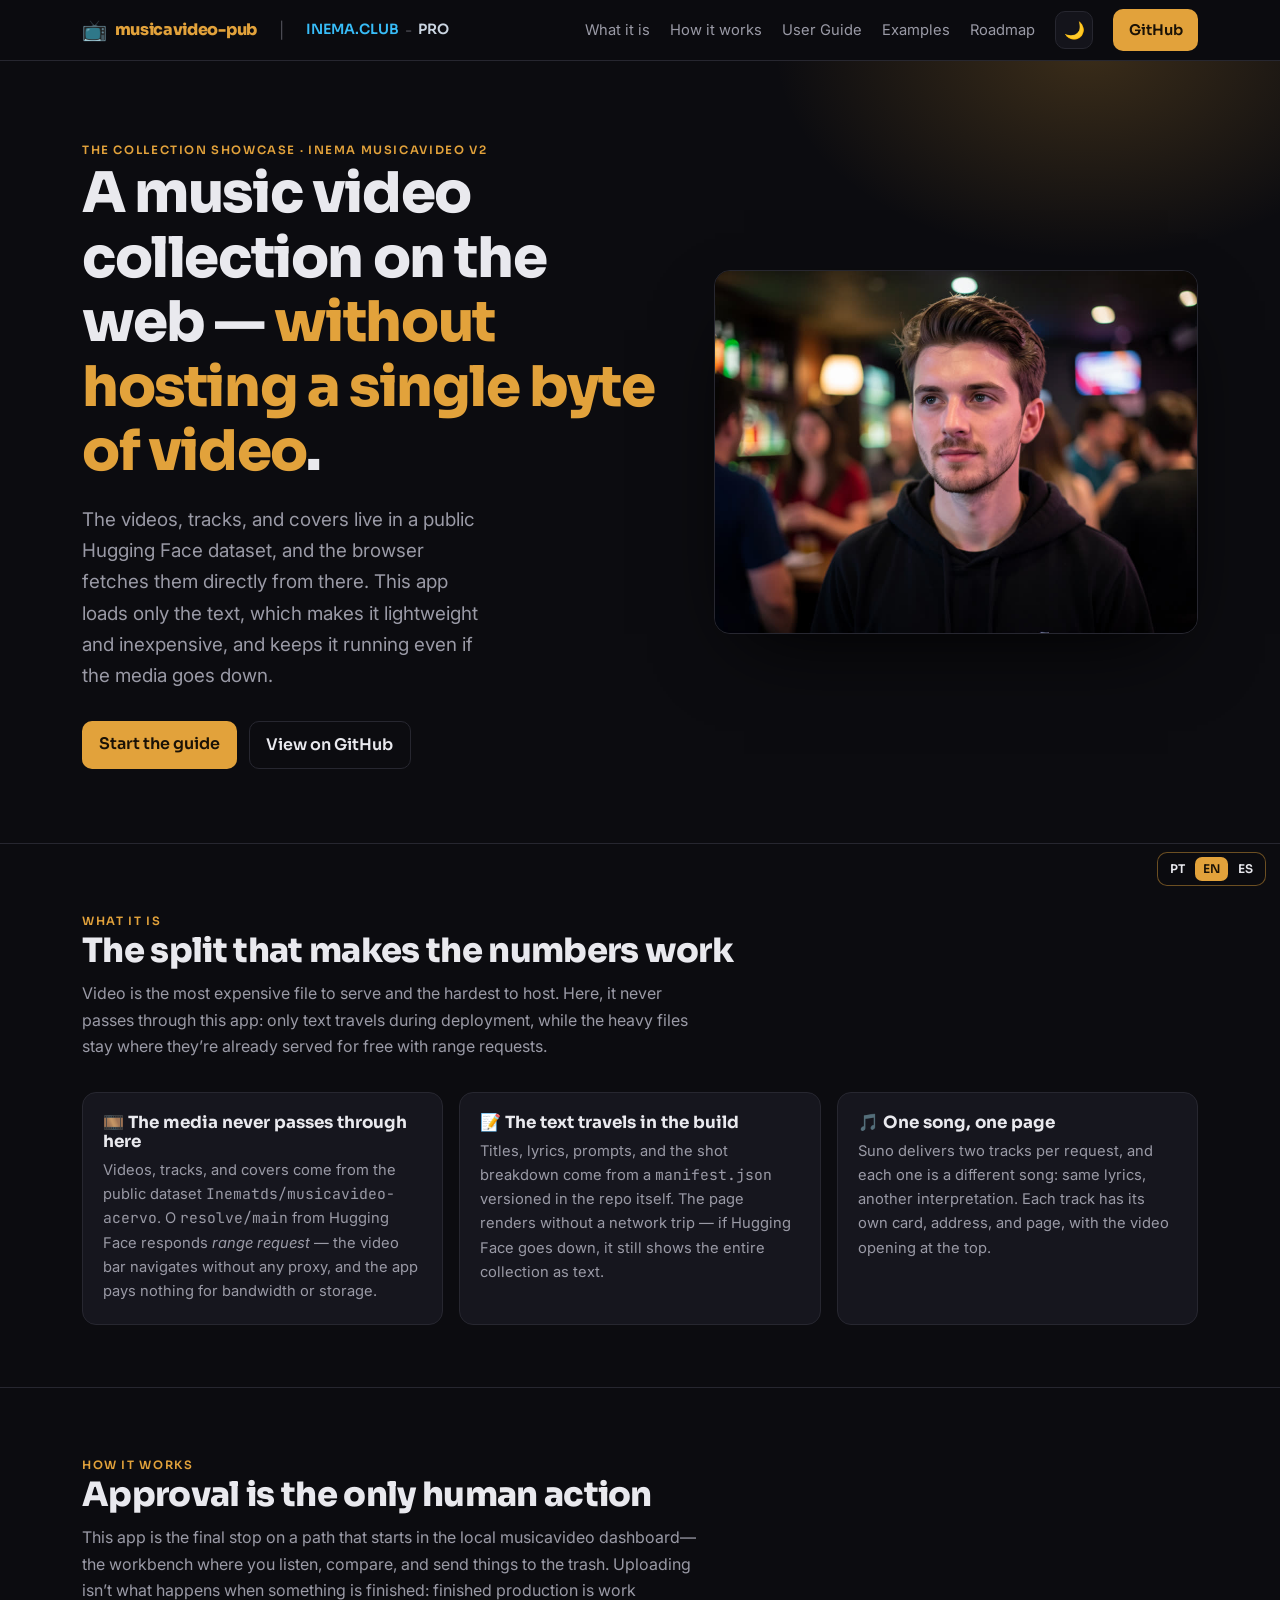
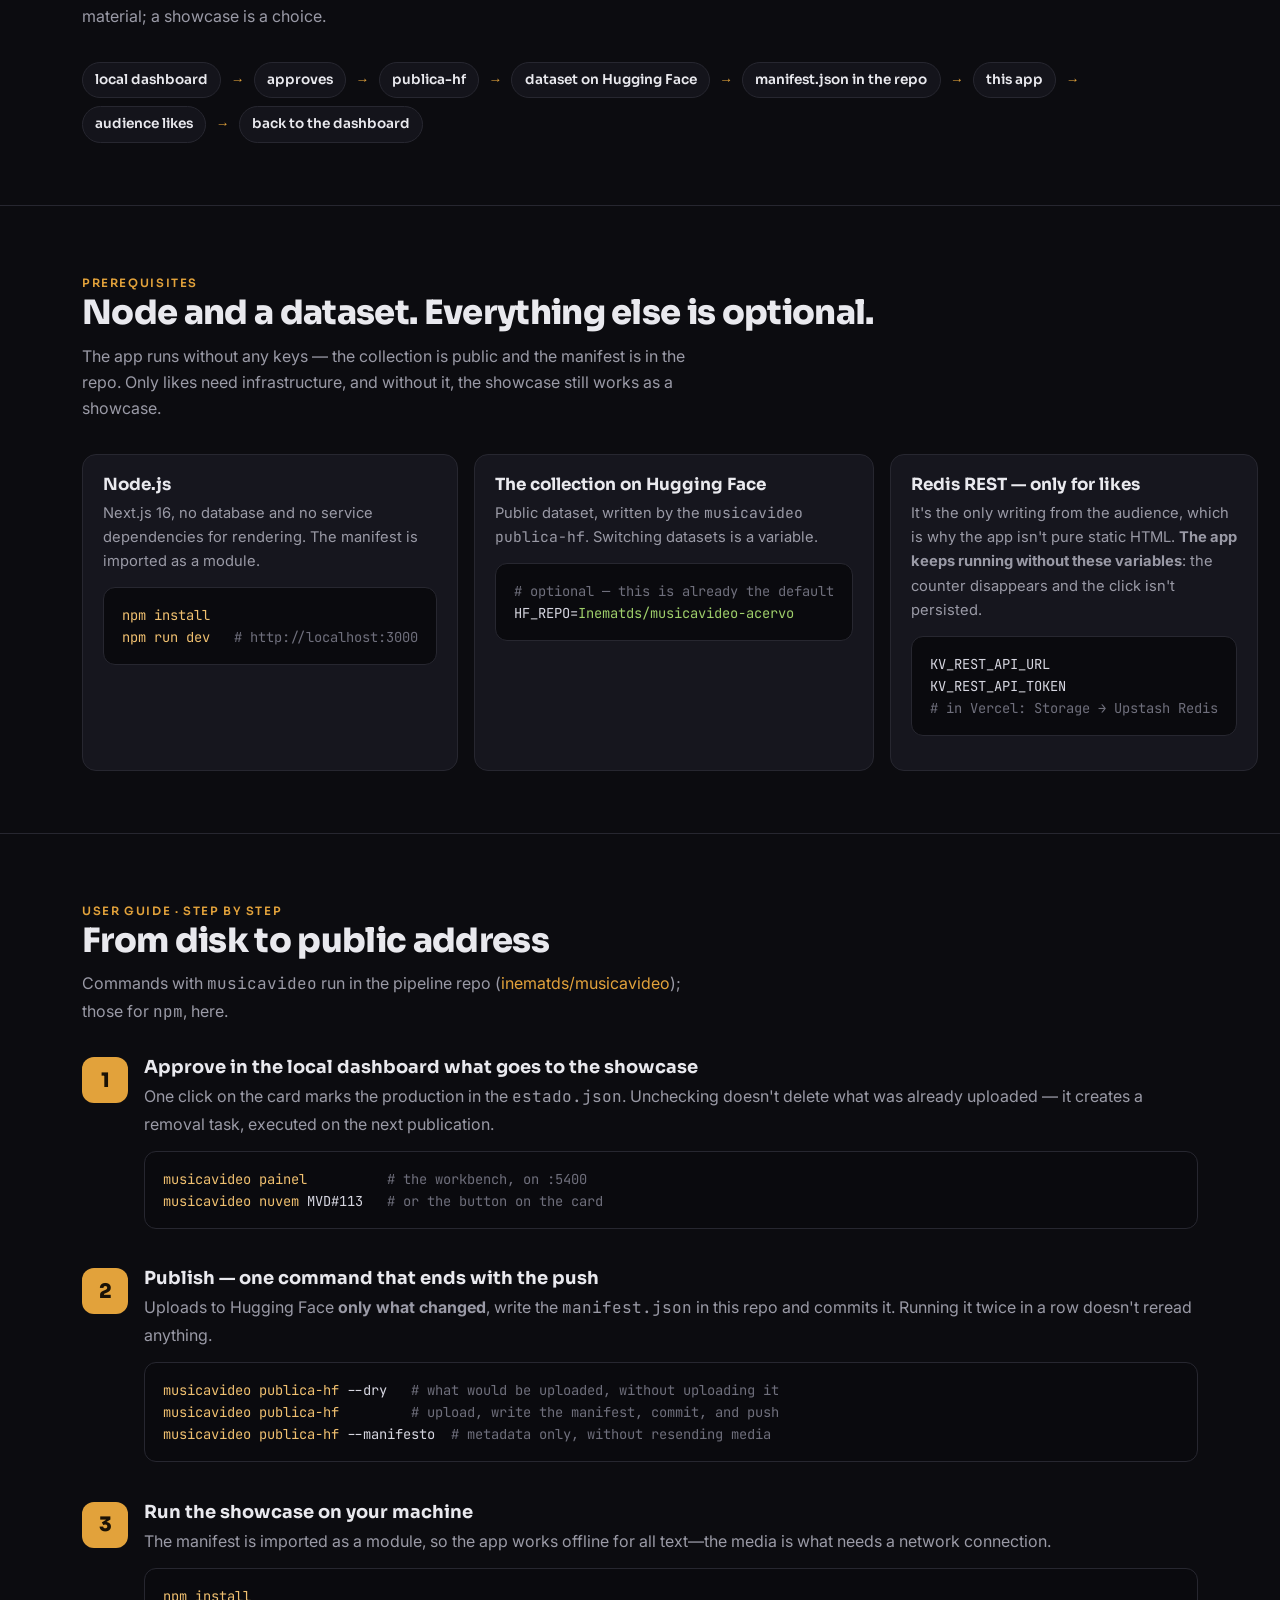
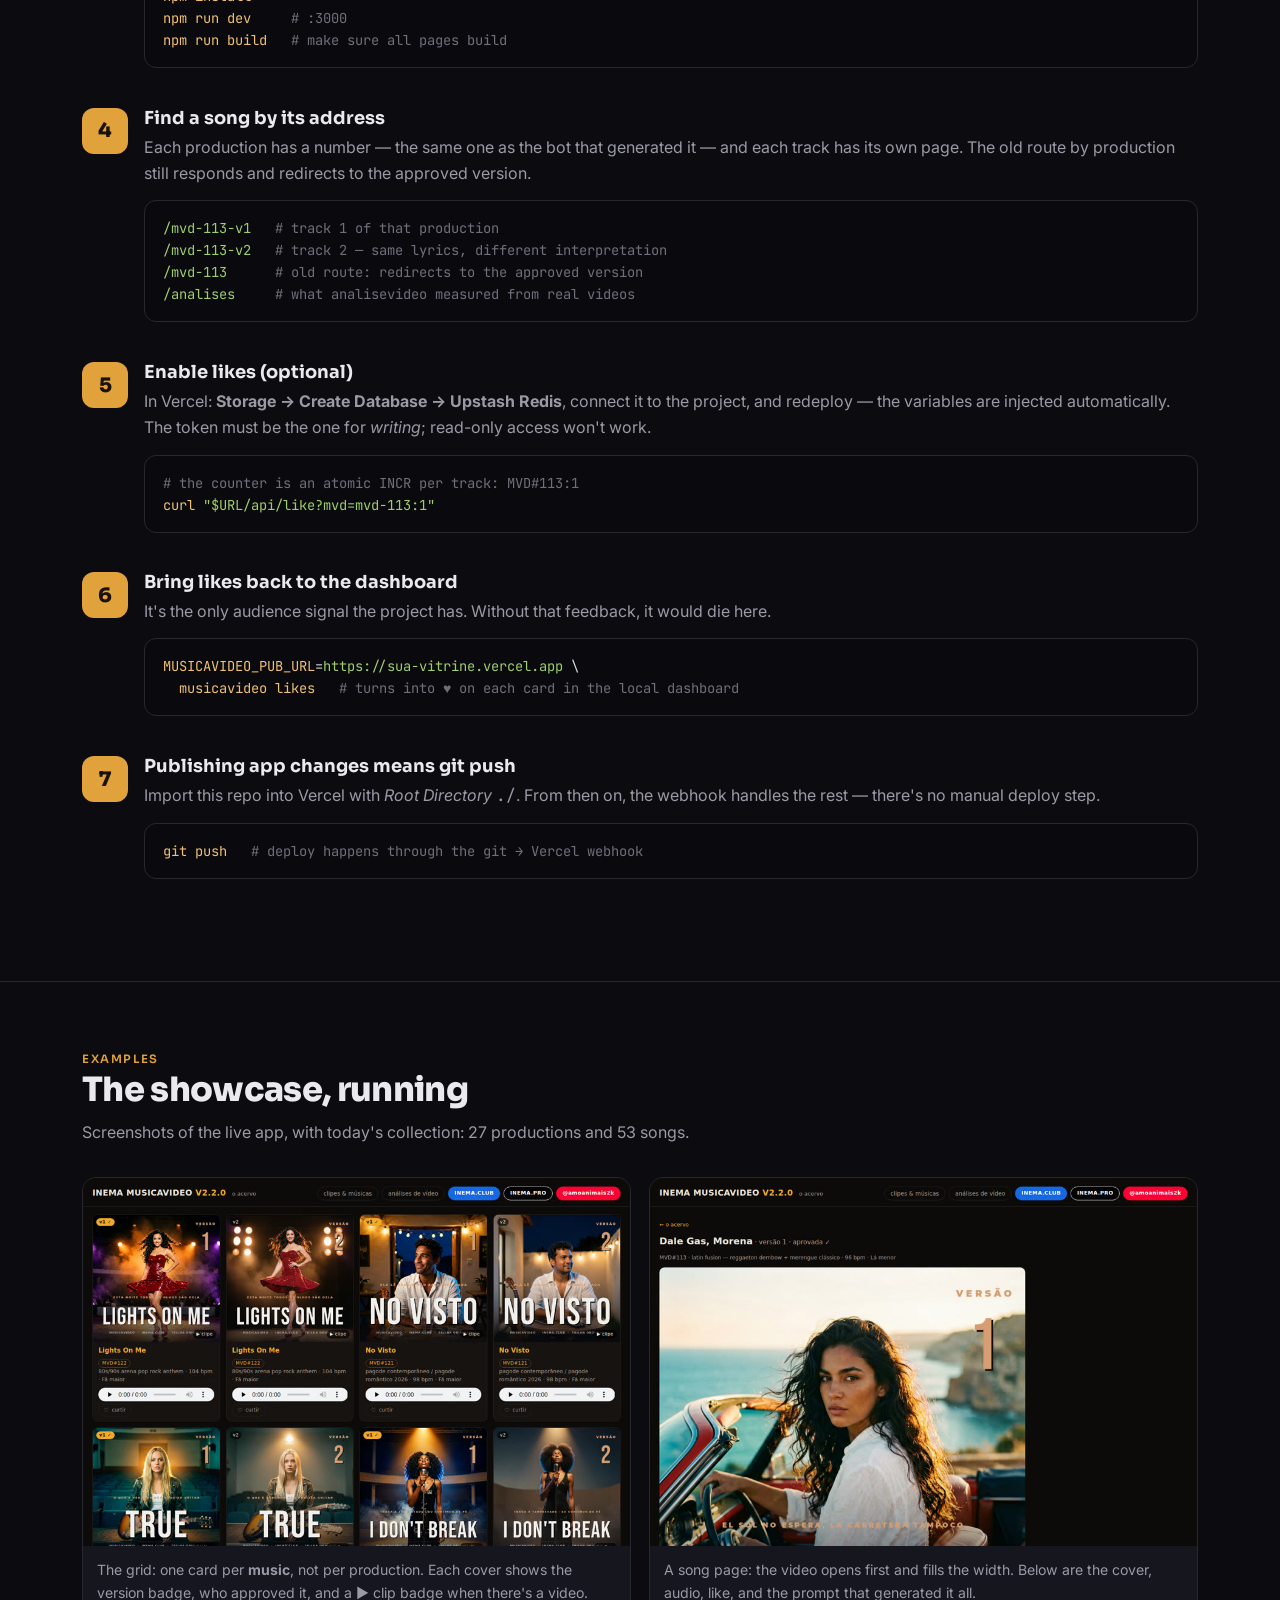
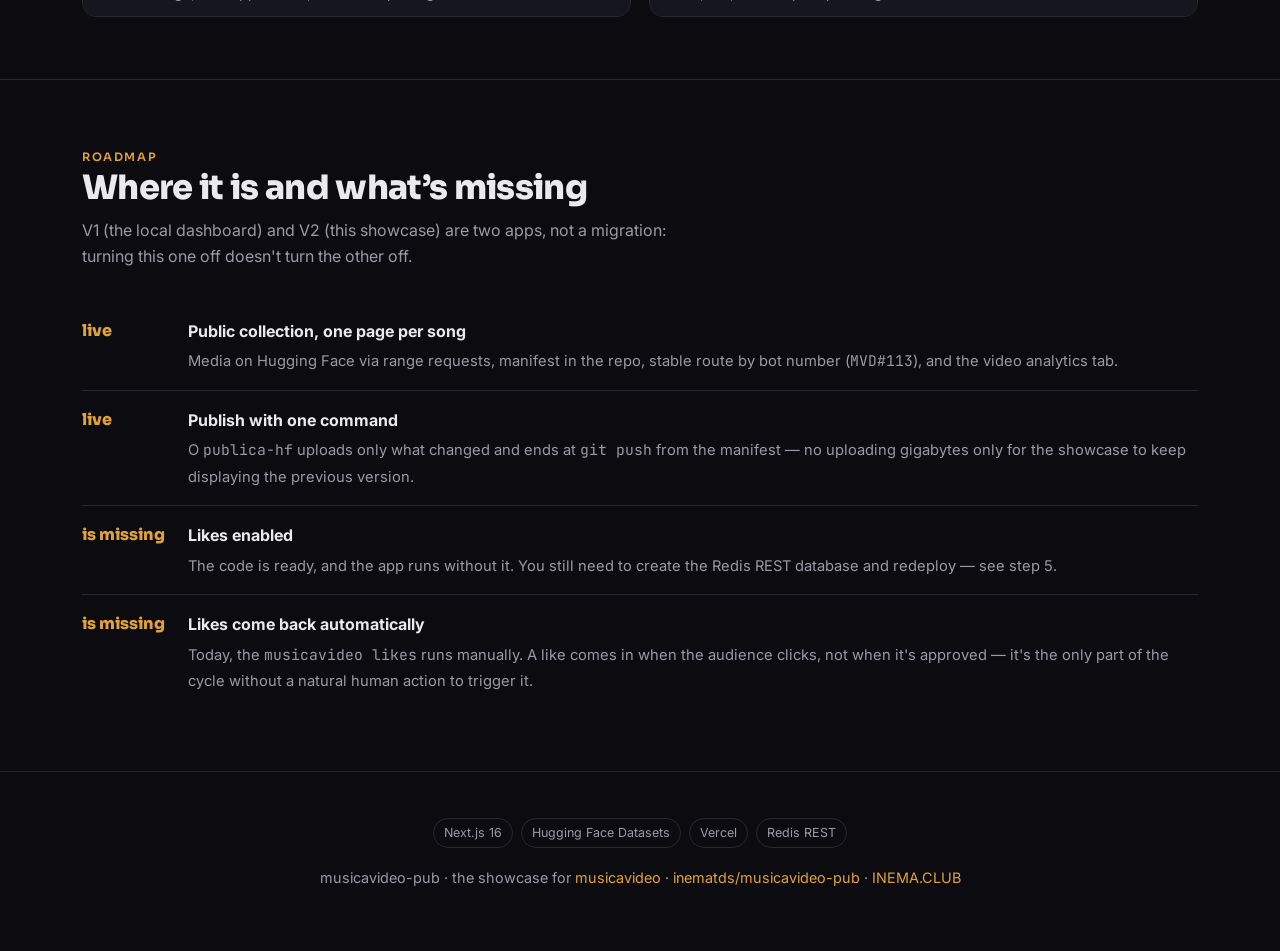
==== guia/en/index.html @ 7c78d12a "feat: arckhe-musicavideo-pub - Arckhé AI" ====
<!DOCTYPE html>

<html lang="en">
<head>
<meta charset="utf-8"/>
<meta content="width=device-width, initial-scale=1" name="viewport"/>
<title>musicavideo-pub — the showcase for the collection</title>
<meta content="A Next.js app that publishes a music video collection without hosting media: files come from a public Hugging Face dataset via range requests, and only text is transferred during the build." name="description"/>
<link href="https://fonts.googleapis.com" rel="preconnect"/>
<link crossorigin="" href="https://fonts.gstatic.com" rel="preconnect"/>
<link href="https://fonts.googleapis.com/css2?family=Sora:wght@400;600;800&amp;family=Inter:wght@400;500;600&amp;family=JetBrains+Mono:wght@400;600&amp;display=swap" rel="stylesheet"/>
<style>
  :root{
    --bg:#0c0c10; --bg2:#14141b; --card:#16161e; --line:#272730;
    --txt:#e9e9ee; --mut:#9a9aa6; --amb:#E2A23B; --amb2:#f0c070; --sky:#38bdf8; --pro:#cbd5e1;
    color-scheme:dark;
  }
  body.light{
    --bg:#f6f7f9; --bg2:#eceef2; --card:#ffffff; --line:#e1e3ea;
    --txt:#1a1a22; --mut:#5b5b68; --amb:#b9791d; --amb2:#a16207; --sky:#0369a1; --pro:#b45309;
    color-scheme:light;
  }
  body.light .hero .glow{opacity:.5}
  body.light pre{background:#0e0e14;color:#d6d6e0}
  body.light pre .c{color:#8a8a98}
  *{box-sizing:border-box}
  html{scroll-behavior:smooth}
  body{margin:0;background:var(--bg);color:var(--txt);font:16px/1.65 Inter,system-ui,sans-serif;-webkit-font-smoothing:antialiased}
  h1,h2,h3{font-family:Sora,sans-serif;line-height:1.15;margin:0}
  a{color:var(--amb);text-decoration:none}
  code,pre{font-family:"JetBrains Mono",monospace}
  .wrap{max-width:1160px;margin:0 auto;padding:0 22px}
  .mut{color:var(--mut)} .amb{color:var(--amb)}
  .chip{display:inline-block;font-size:.72rem;letter-spacing:.14em;text-transform:uppercase;color:var(--amb);font-weight:600;font-family:Sora}
  nav{position:sticky;top:0;z-index:30;backdrop-filter:blur(12px);background:rgba(12,12,16,.78);border-bottom:1px solid var(--line)}
  nav .wrap{display:flex;align-items:center;gap:22px;height:60px}
  nav .brand{display:flex;align-items:center;gap:8px;font-family:Sora;font-weight:800;letter-spacing:-.02em;color:var(--amb)}
  nav .brand .emoji{font-size:1.25rem}
  nav .sep{color:var(--mut);opacity:.45}
  nav .inema{color:var(--sky);font-weight:600;font-size:.88rem;font-family:Sora}
  nav .inema:hover{filter:brightness(1.15)}
  nav .pro{color:var(--pro);font-weight:600;font-size:.88rem;font-family:Sora}
  nav .pro:hover{filter:brightness(1.15)}
  nav .clubpro{display:inline-flex;align-items:center;gap:6px}
  nav .links{margin-left:auto;display:flex;align-items:center;gap:20px;font-size:.92rem}
  nav .links a.sec{color:var(--mut)} nav .links a.sec:hover{color:var(--txt)}
  .tgl{background:var(--bg2);border:1px solid var(--line);color:var(--txt);width:38px;height:38px;border-radius:10px;cursor:pointer;display:inline-flex;align-items:center;justify-content:center;font-size:1.05rem}
  .tgl:hover{border-color:var(--amb)}
  .btn{display:inline-block;background:var(--amb);color:#1a1206;font-weight:600;padding:.6em 1.05em;border-radius:10px;font-family:Sora}
  .btn.ghost{background:transparent;color:var(--txt);border:1px solid var(--line)}
  @media(max-width:760px){nav .links a.sec{display:none}}
  .hero{position:relative;overflow:hidden;border-bottom:1px solid var(--line)}
  .hero .glow{position:absolute;inset:-40% -20% auto auto;width:70%;height:600px;background:radial-gradient(closest-side,rgba(226,162,59,.22),transparent 70%);pointer-events:none}
  .hero .wrap{display:grid;grid-template-columns:1.1fr .9fr;gap:40px;align-items:center;padding:74px 22px}
  .hero h1{font-size:clamp(2.2rem,5vw,3.5rem);font-weight:800;letter-spacing:-.025em}
  .hero p.lead{font-size:1.18rem;color:var(--mut);margin:1.1em 0 1.6em;max-width:34ch}
  .hero .cta{display:flex;gap:12px;flex-wrap:wrap}
  .hero figure{margin:0;border-radius:16px;overflow:hidden;border:1px solid var(--line);box-shadow:0 30px 80px -30px #000}
  .hero figure img{width:100%;display:block}
  @media(max-width:780px){.hero .wrap{grid-template-columns:1fr;padding:48px 22px}}
  section{padding:62px 0;border-bottom:1px solid var(--line)}
  section h2{font-size:clamp(1.5rem,3.4vw,2.1rem);font-weight:800;letter-spacing:-.02em}
  section .sub{color:var(--mut);margin:.6em 0 2em;max-width:62ch}
  .grid{display:grid;gap:16px}
  .g3{grid-template-columns:repeat(3,1fr)} .g4{grid-template-columns:repeat(4,1fr)} .g2{grid-template-columns:repeat(2,1fr)}
  @media(max-width:820px){.g3,.g4{grid-template-columns:1fr 1fr}}
  @media(max-width:540px){.g2,.g3,.g4{grid-template-columns:1fr}}
  .card{background:var(--card);border:1px solid var(--line);border-radius:14px;padding:20px}
  .card h3{font-size:1.05rem;margin-bottom:.4em}
  .card p{color:var(--mut);font-size:.92rem;margin:0}
  .num{display:inline-flex;width:30px;height:30px;align-items:center;justify-content:center;border-radius:8px;background:rgba(226,162,59,.14);color:var(--amb);font-family:Sora;font-weight:800;font-size:.9rem;margin-bottom:.7em}
  .flow{display:flex;flex-wrap:wrap;gap:8px;align-items:center;margin-top:10px}
  .flow span{background:var(--bg2);border:1px solid var(--line);border-radius:999px;padding:.45em .9em;font-size:.85rem;font-family:Sora;font-weight:600}
  .flow .arr{color:var(--amb);border:none;background:none;padding:0 .1em}
  pre{background:#0a0a0e;border:1px solid var(--line);border-radius:12px;padding:16px 18px;overflow:auto;font-size:.86rem;line-height:1.6;color:#d6d6e0}
  pre .c{color:#6f6f7c} pre .k{color:var(--amb2)} pre .s{color:#9ece6a}
  .step{display:grid;grid-template-columns:46px 1fr;gap:16px;margin-bottom:26px}
  .step .b{width:46px;height:46px;border-radius:12px;background:var(--amb);color:#1a1206;font-family:Sora;font-weight:800;font-size:1.25rem;display:flex;align-items:center;justify-content:center}
  .step h3{font-size:1.12rem;margin-bottom:.3em}
  .step p{color:var(--mut);margin:.2em 0 .7em}
  .ex{display:grid;grid-template-columns:1fr 1fr;gap:18px}
  @media(max-width:680px){.ex{grid-template-columns:1fr}}
  .ex figure{margin:0;border-radius:14px;overflow:hidden;border:1px solid var(--line)}
  .ex figure img{width:100%;display:block}
  .ex figcaption{padding:12px 14px;font-size:.88rem;color:var(--mut);background:var(--card)}
  .phase{display:flex;gap:14px;padding:16px 0;border-bottom:1px solid var(--line)}
  .phase:last-child{border:none}
  .phase .tag{flex:0 0 92px;font-family:Sora;font-weight:800;color:var(--amb)}
  .phase .d strong{display:block;margin-bottom:.2em}
  .phase .d span{color:var(--mut);font-size:.92rem}
  footer{padding:46px 0;text-align:center;color:var(--mut);font-size:.9rem}
  .pill{display:inline-block;border:1px solid var(--line);border-radius:999px;padding:.3em .8em;font-size:.78rem;color:var(--mut);margin:0 4px}
</style>
<link href="https://inematds.github.io/musicavideo-pub/guia/" hreflang="pt-BR" rel="alternate"/><link href="https://inematds.github.io/musicavideo-pub/guia/en/" hreflang="en" rel="alternate"/><link href="https://inematds.github.io/musicavideo-pub/guia/es/" hreflang="es" rel="alternate"/></head>
<body><div class="inema-lang" style="position:fixed;right:14px;bottom:14px;z-index:9999;display:flex;gap:2px;padding:4px;border-radius:10px;background:rgba(12,12,16,.82);border:1px solid rgba(226,162,59,.45);font:600 12px/1 Sora,Inter,system-ui,sans-serif;backdrop-filter:blur(8px)" translate="no"><a href="../" hreflang="pt-BR" style="padding:6px 8px;border-radius:7px;text-decoration:none;color:#e9e9ee">PT</a><a href="./" hreflang="en" style="padding:6px 8px;border-radius:7px;text-decoration:none;color:#1a1206;background:#E2A23B">EN</a><a href="../es/" hreflang="es" style="padding:6px 8px;border-radius:7px;text-decoration:none;color:#e9e9ee">ES</a></div>
<nav><div class="wrap">
<a class="brand" href="#top"><span class="emoji">📺</span> musicavideo-pub</a>
<span class="sep">|</span>
<span class="clubpro">
<a class="inema" href="https://inema.club" rel="noopener" target="_blank">INEMA.CLUB</a>
<span class="sep">-</span>
<a class="pro" href="https://inema.pro" rel="noopener" target="_blank">PRO</a>
</span>
<div class="links">
<a class="sec" href="#oque">What it is</a>
<a class="sec" href="#fluxo">How it works</a>
<a class="sec" href="#guia">User Guide</a>
<a class="sec" href="#exemplos">Examples</a>
<a class="sec" href="#roadmap">Roadmap</a>
<button aria-label="Toggle theme" class="tgl" id="themeToggle" title="Toggle theme">🌙</button>
<a class="btn" href="https://github.com/inematds/musicavideo-pub" rel="noopener" target="_blank">GitHub</a>
</div>
</div></nav>
<header class="hero" id="top">
<div class="glow"></div>
<div class="wrap">
<div>
<span class="chip">the collection showcase · INEMA MUSICAVIDEO V2</span>
<h1>A music video collection on the web — <span class="amb">without hosting a single byte of video</span>.</h1>
<p class="lead">The videos, tracks, and covers live in a public Hugging Face dataset, and the browser fetches them directly from there. This app loads only the text, which makes it lightweight and inexpensive, and keeps it running even if the media goes down.</p>
<div class="cta">
<a class="btn" href="#guia">Start the guide</a>
<a class="btn ghost" href="https://github.com/inematds/musicavideo-pub" rel="noopener" target="_blank">View on GitHub</a>
</div>
</div>
<figure><img alt="Project cover for musicavideo-pub" src="../assets/hero.jpg"/></figure>
</div>
</header>
<section id="oque"><div class="wrap">
<span class="chip">What it is</span>
<h2>The split that makes the numbers work</h2>
<p class="sub">Video is the most expensive file to serve and the hardest to host. Here, it never passes through this app: only text travels during deployment, while the heavy files stay where they’re already served for free with range requests.</p>
<div class="grid g3">
<div class="card"><h3>🎞️ The media never passes through here</h3><p>Videos, tracks, and covers come from the public dataset <code>Inematds/musicavideo-acervo</code>. O <code>resolve/main</code> from Hugging Face responds <em>range request</em> — the video bar navigates without any proxy, and the app pays nothing for bandwidth or storage.</p></div>
<div class="card"><h3>📝 The text travels in the build</h3><p>Titles, lyrics, prompts, and the shot breakdown come from a <code>manifest.json</code> versioned in the repo itself. The page renders without a network trip — if Hugging Face goes down, it still shows the entire collection as text.</p></div>
<div class="card"><h3>🎵 One song, one page</h3><p>Suno delivers two tracks per request, and each one is a different song: same lyrics, another interpretation. Each track has its own card, address, and page, with the video opening at the top.</p></div>
</div>
</div></section>
<section id="fluxo"><div class="wrap">
<span class="chip">How it works</span>
<h2>Approval is the only human action</h2>
<p class="sub">This app is the final stop on a path that starts in the local musicavideo dashboard—the workbench where you listen, compare, and send things to the trash. Uploading isn’t what happens when something is finished: finished production is work material; a showcase is a choice.</p>
<div class="flow">
<span>local dashboard</span><span class="arr">→</span>
<span>approves</span><span class="arr">→</span>
<span>publica-hf</span><span class="arr">→</span>
<span>dataset on Hugging Face</span><span class="arr">→</span>
<span>manifest.json in the repo</span><span class="arr">→</span>
<span>this app</span><span class="arr">→</span>
<span>audience likes</span><span class="arr">→</span>
<span>back to the dashboard</span>
</div>
</div></section>
<section id="pre"><div class="wrap">
<span class="chip">Prerequisites</span>
<h2>Node and a dataset. Everything else is optional.</h2>
<p class="sub">The app runs without any keys — the collection is public and the manifest is in the repo. Only likes need infrastructure, and without it, the showcase still works as a showcase.</p>
<div class="grid g3">
<div class="card"><h3>Node.js</h3><p>Next.js 16, no database and no service dependencies for rendering. The manifest is imported as a module.</p><pre><span class="k">npm install</span>
<span class="k">npm run dev</span>   <span class="c"># http://localhost:3000</span></pre></div>
<div class="card"><h3>The collection on Hugging Face</h3><p>Public dataset, written by the <code>musicavideo publica-hf</code>. Switching datasets is a variable.</p><pre><span class="c"># optional — this is already the default</span>
HF_REPO=<span class="s">Inematds/musicavideo-acervo</span></pre></div>
<div class="card"><h3>Redis REST — only for likes</h3><p>It's the only writing from the audience, which is why the app isn't pure static HTML. <strong>The app keeps running without these variables</strong>: the counter disappears and the click isn't persisted.</p><pre>KV_REST_API_URL
KV_REST_API_TOKEN
<span class="c"># in Vercel: Storage → Upstash Redis</span></pre></div>
</div>
</div></section>
<section id="guia"><div class="wrap">
<span class="chip">User Guide · step by step</span>
<h2>From disk to public address</h2>
<p class="sub">Commands with <code>musicavideo</code> run in the pipeline repo (<a href="https://github.com/inematds/musicavideo">inematds/musicavideo</a>); those for <code>npm</code>, here.</p>
<div class="step"><div class="b">1</div><div>
<h3>Approve in the local dashboard what goes to the showcase</h3>
<p>One click on the card marks the production in the <code>estado.json</code>. Unchecking doesn't delete what was already uploaded — it creates a removal task, executed on the next publication.</p>
<pre><span class="k">musicavideo painel</span>          <span class="c"># the workbench, on :5400</span>
<span class="k">musicavideo nuvem</span> MVD#113   <span class="c"># or the button on the card</span></pre>
</div></div>
<div class="step"><div class="b">2</div><div>
<h3>Publish — one command that ends with the push</h3>
<p>Uploads to Hugging Face <strong>only what changed</strong>, write the <code>manifest.json</code> in this repo and commits it. Running it twice in a row doesn't reread anything.</p>
<pre><span class="k">musicavideo publica-hf</span> --dry   <span class="c"># what would be uploaded, without uploading it</span>
<span class="k">musicavideo publica-hf</span>         <span class="c"># upload, write the manifest, commit, and push</span>
<span class="k">musicavideo publica-hf</span> --manifesto  <span class="c"># metadata only, without resending media</span></pre>
</div></div>
<div class="step"><div class="b">3</div><div>
<h3>Run the showcase on your machine</h3>
<p>The manifest is imported as a module, so the app works offline for all text—the media is what needs a network connection.</p>
<pre><span class="k">npm install</span>
<span class="k">npm run dev</span>     <span class="c"># :3000</span>
<span class="k">npm run build</span>   <span class="c"># make sure all pages build</span></pre>
</div></div>
<div class="step"><div class="b">4</div><div>
<h3>Find a song by its address</h3>
<p>Each production has a number — the same one as the bot that generated it — and each track has its own page. The old route by production still responds and redirects to the approved version.</p>
<pre><span class="s">/mvd-113-v1</span>   <span class="c"># track 1 of that production</span>
<span class="s">/mvd-113-v2</span>   <span class="c"># track 2 — same lyrics, different interpretation</span>
<span class="s">/mvd-113</span>      <span class="c"># old route: redirects to the approved version</span>
<span class="s">/analises</span>     <span class="c"># what analisevideo measured from real videos</span></pre>
</div></div>
<div class="step"><div class="b">5</div><div>
<h3>Enable likes (optional)</h3>
<p>In Vercel: <strong>Storage → Create Database → Upstash Redis</strong>, connect it to the project, and redeploy — the variables are injected automatically. The token must be the one for <em>writing</em>; read-only access won't work.</p>
<pre><span class="c"># the counter is an atomic INCR per track: MVD#113:1</span>
<span class="k">curl</span> <span class="s">"$URL/api/like?mvd=mvd-113:1"</span></pre>
</div></div>
<div class="step"><div class="b">6</div><div>
<h3>Bring likes back to the dashboard</h3>
<p>It's the only audience signal the project has. Without that feedback, it would die here.</p>
<pre><span class="k">MUSICAVIDEO_PUB_URL</span>=<span class="s">https://sua-vitrine.vercel.app</span> \
  <span class="k">musicavideo likes</span>   <span class="c"># turns into ♥ on each card in the local dashboard</span></pre>
</div></div>
<div class="step"><div class="b">7</div><div>
<h3>Publishing app changes means git push</h3>
<p>Import this repo into Vercel with <em>Root Directory</em> <code>./</code>. From then on, the webhook handles the rest — there's no manual deploy step.</p>
<pre><span class="k">git push</span>   <span class="c"># deploy happens through the git → Vercel webhook</span></pre>
</div></div>
</div></section>
<section id="exemplos"><div class="wrap">
<span class="chip">Examples</span>
<h2>The showcase, running</h2>
<p class="sub">Screenshots of the live app, with today's collection: 27 productions and 53 songs.</p>
<div class="ex">
<figure><img alt="The collection grid, one card per song" src="../assets/ex1.jpg"/><figcaption>The grid: one card per <strong>music</strong>, not per production. Each cover shows the version badge, who approved it, and a ▶ clip badge when there's a video.</figcaption></figure>
<figure><img alt="A song page, with the video at the top" src="../assets/ex2.jpg"/><figcaption>A song page: the video opens first and fills the width. Below are the cover, audio, like, and the prompt that generated it all.</figcaption></figure>
</div>
</div></section>
<section id="roadmap"><div class="wrap">
<span class="chip">Roadmap</span>
<h2>Where it is and what’s missing</h2>
<p class="sub">V1 (the local dashboard) and V2 (this showcase) are two apps, not a migration: turning this one off doesn't turn the other off.</p>
<div class="phase"><div class="tag">live</div><div class="d"><strong>Public collection, one page per song</strong><span>Media on Hugging Face via range requests, manifest in the repo, stable route by bot number (<code>MVD#113</code>), and the video analytics tab.</span></div></div>
<div class="phase"><div class="tag">live</div><div class="d"><strong>Publish with one command</strong><span>O <code>publica-hf</code> uploads only what changed and ends at <code>git push</code> from the manifest — no uploading gigabytes only for the showcase to keep displaying the previous version.</span></div></div>
<div class="phase"><div class="tag">is missing</div><div class="d"><strong>Likes enabled</strong><span>The code is ready, and the app runs without it. You still need to create the Redis REST database and redeploy — see step 5.</span></div></div>
<div class="phase"><div class="tag">is missing</div><div class="d"><strong>Likes come back automatically</strong><span>Today, the <code>musicavideo likes</code> runs manually. A like comes in when the audience clicks, not when it's approved — it's the only part of the cycle without a natural human action to trigger it.</span></div></div>
</div></section>
<footer>
<div class="wrap">
<div class="pill">Next.js 16</div><div class="pill">Hugging Face Datasets</div><div class="pill">Vercel</div><div class="pill">Redis REST</div>
<p style="margin-top:18px">musicavideo-pub · the showcase for <a href="https://github.com/inematds/musicavideo">musicavideo</a> ·
      <a href="https://github.com/inematds/musicavideo-pub">inematds/musicavideo-pub</a> ·
      <a href="https://inema.club">INEMA.CLUB</a></p>
</div>
</footer>
<script>
  (function(){
    var KEY='musicavideo-pub-theme';
    var b=document.body, t=document.getElementById('themeToggle');
    if(localStorage.getItem(KEY)==='light'){ b.classList.add('light'); t.textContent='☀️'; }
    t.addEventListener('click',function(){
      var light=b.classList.toggle('light');
      t.textContent=light?'☀️':'🌙';
      localStorage.setItem(KEY, light?'light':'dark');
    });
  })();
</script>
</body>
</html>
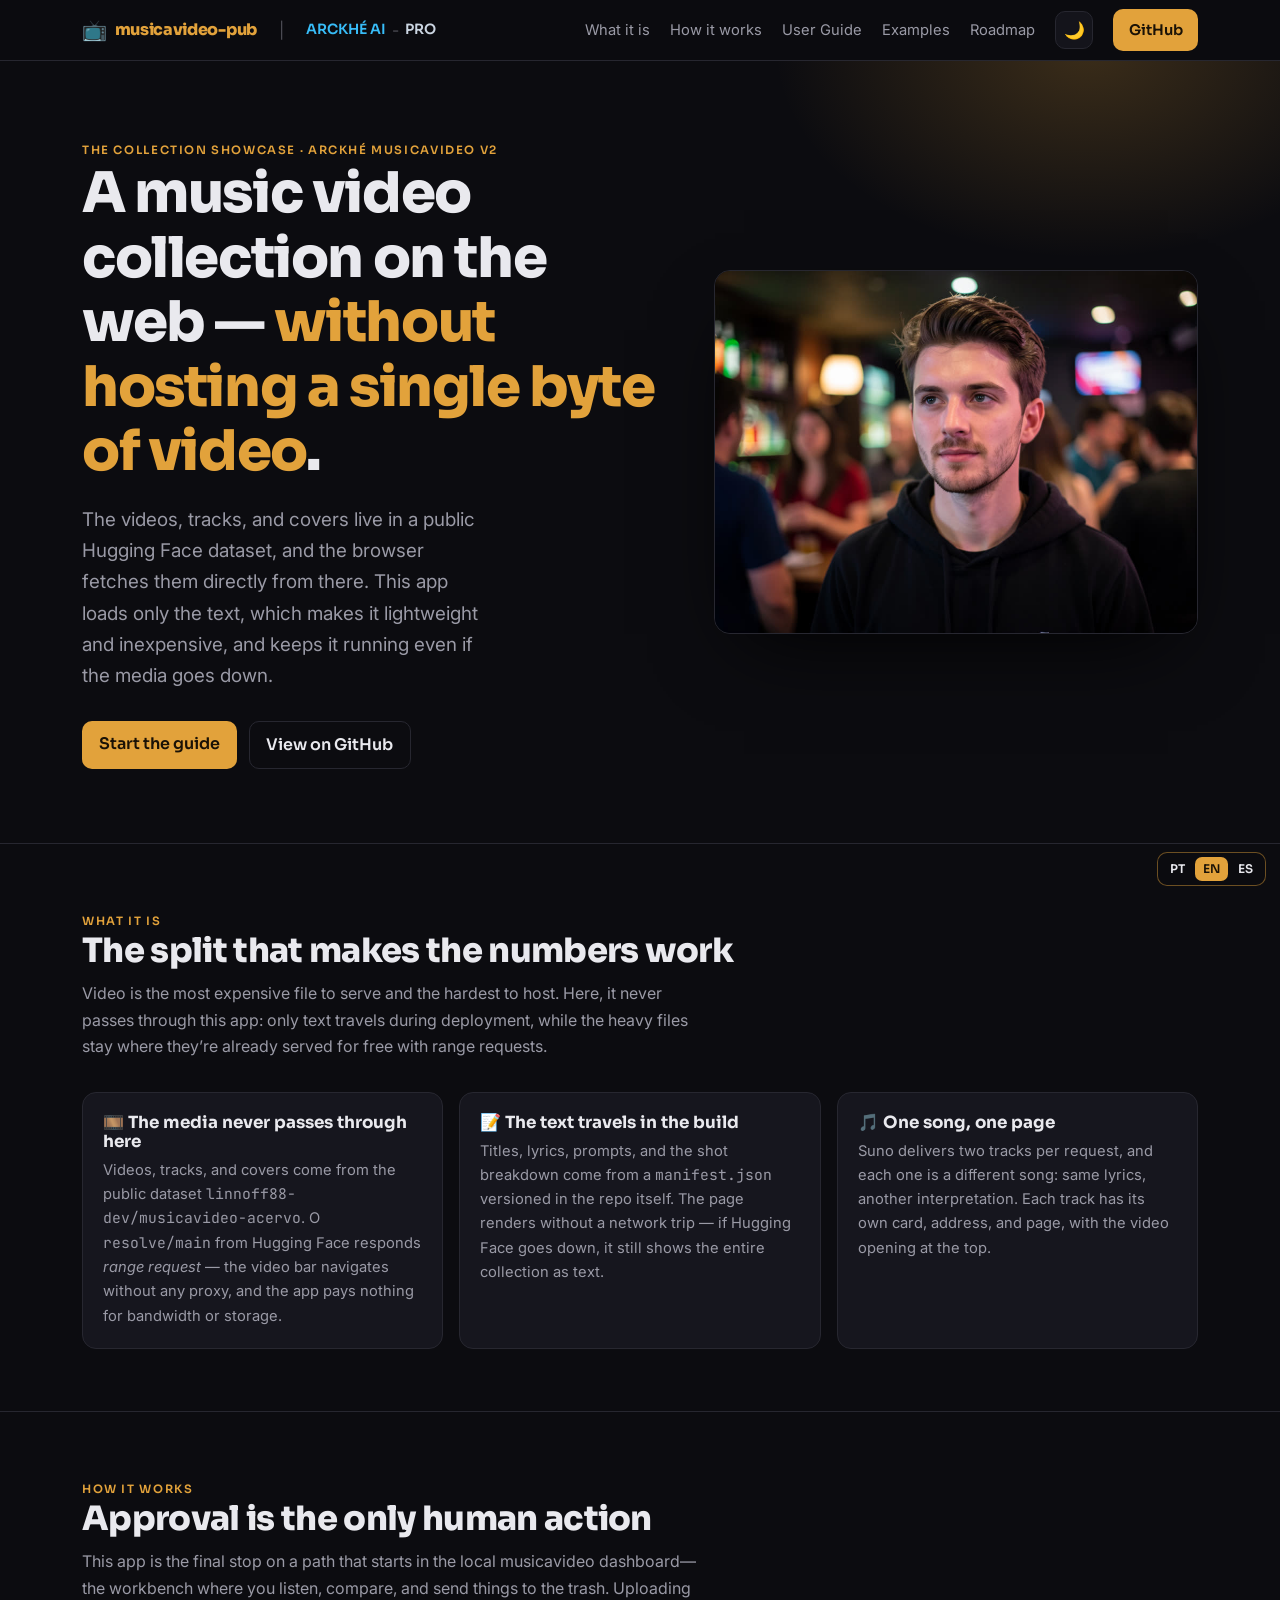
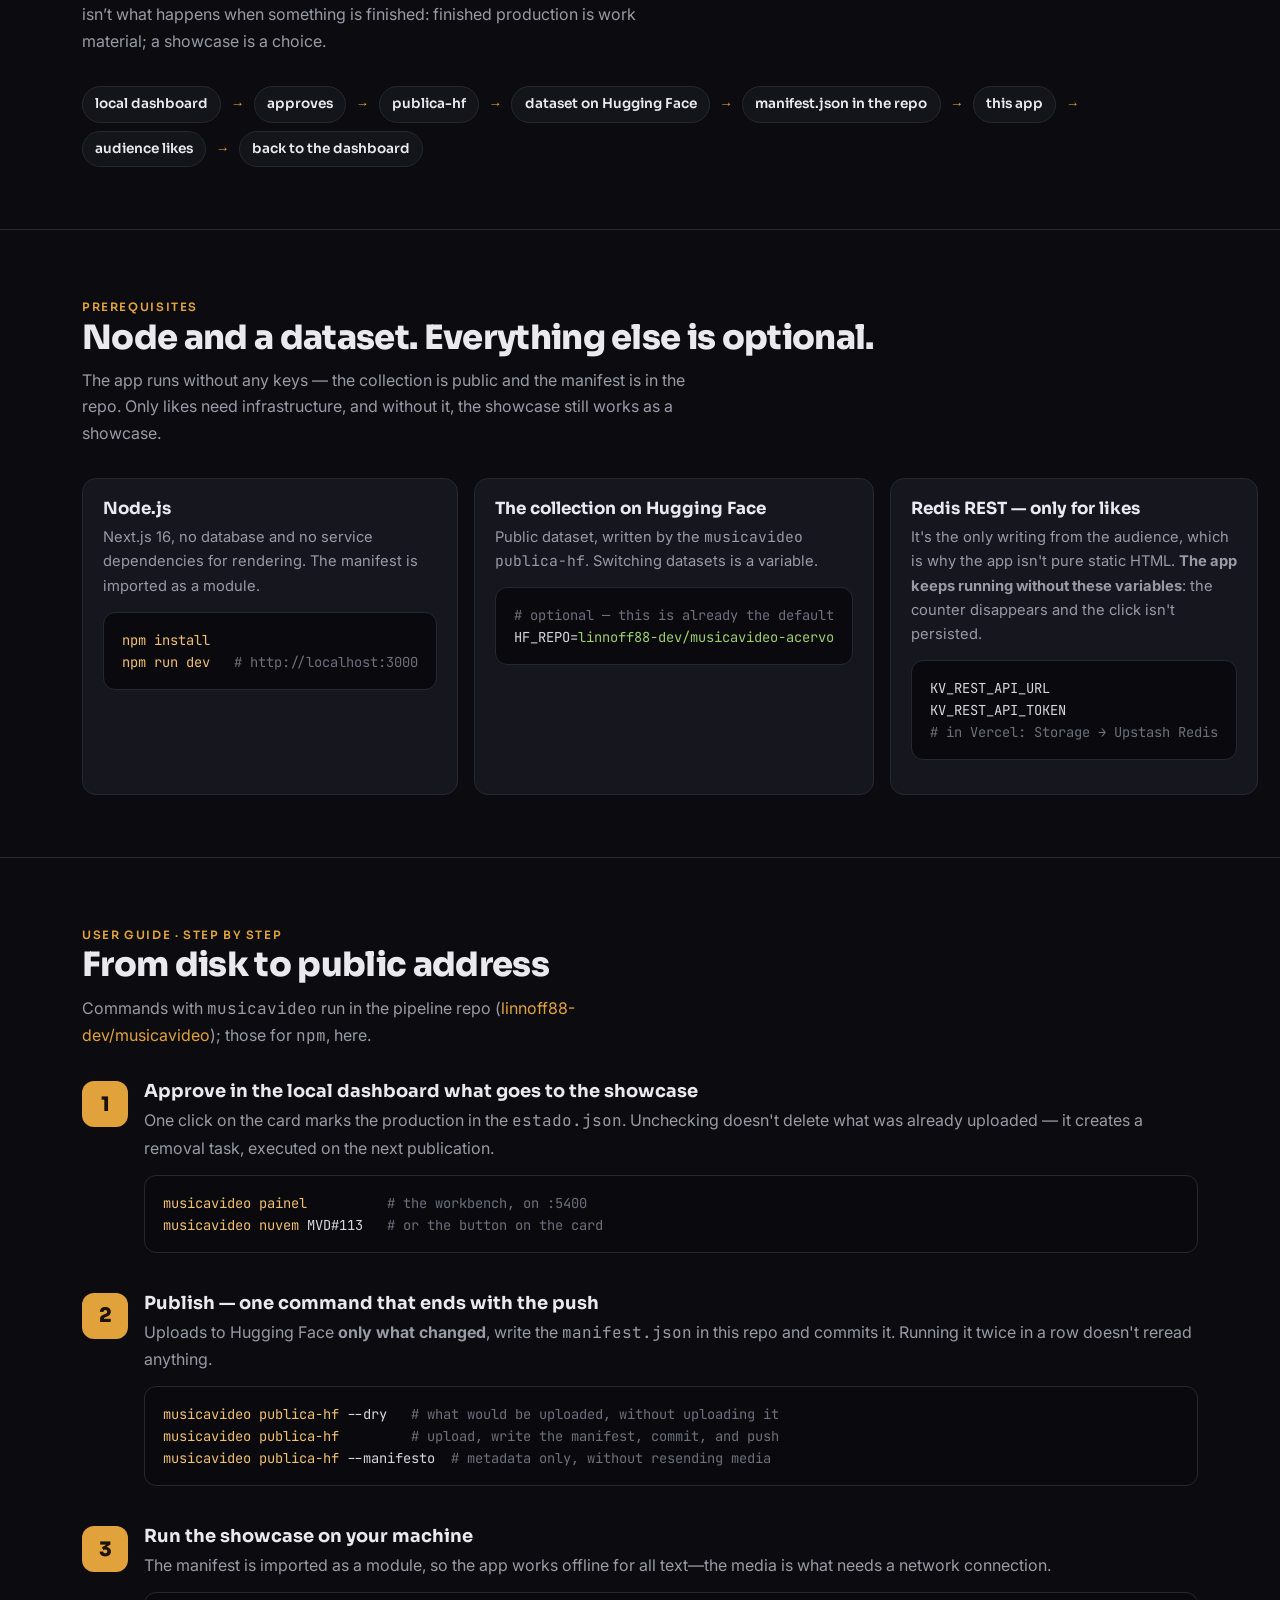
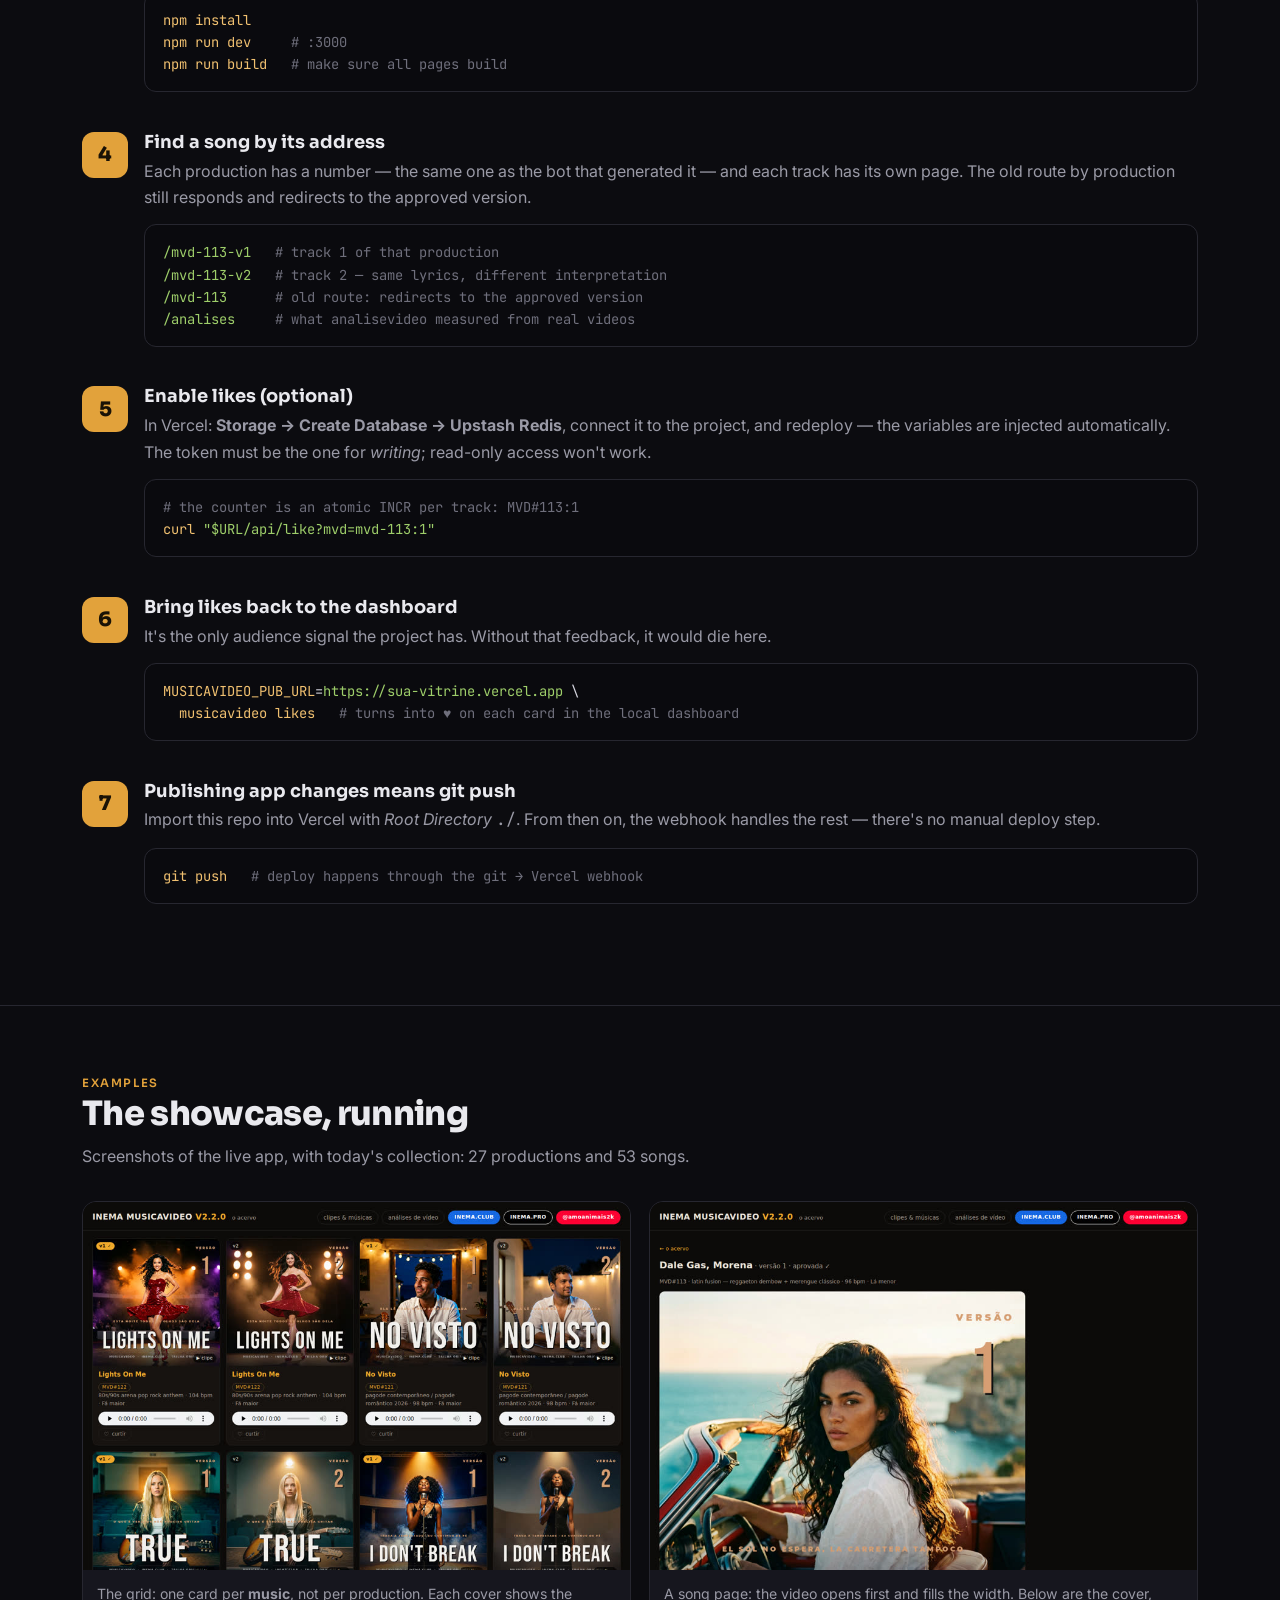
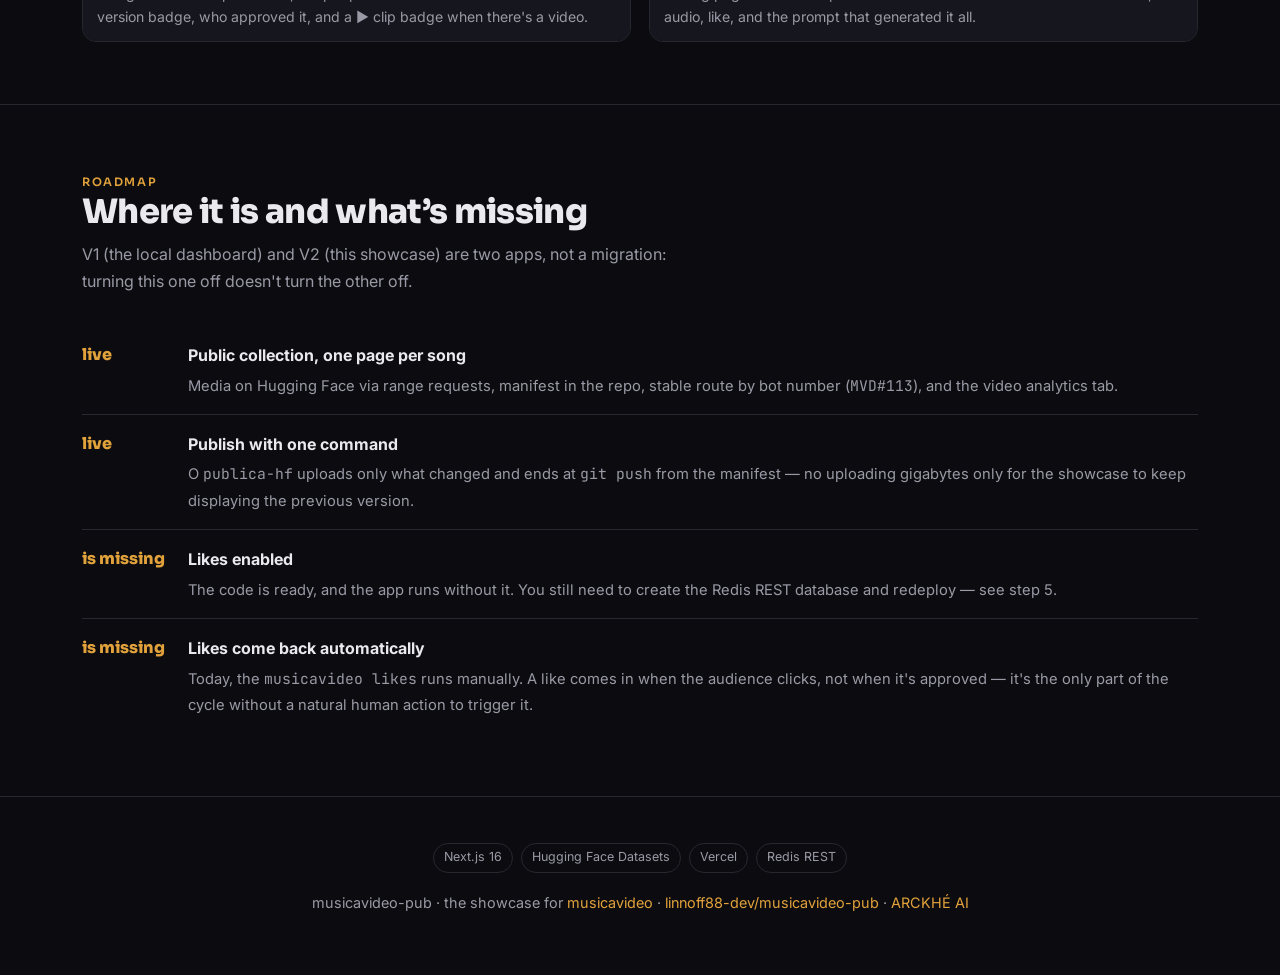
==== commit 26eb4671: "chore: atualização do conteúdo" ====
--- a/guia/en/index.html
+++ b/guia/en/index.html
@@ -37,8 +37,8 @@
   nav .brand{display:flex;align-items:center;gap:8px;font-family:Sora;font-weight:800;letter-spacing:-.02em;color:var(--amb)}
   nav .brand .emoji{font-size:1.25rem}
   nav .sep{color:var(--mut);opacity:.45}
-  nav .inema{color:var(--sky);font-weight:600;font-size:.88rem;font-family:Sora}
-  nav .inema:hover{filter:brightness(1.15)}
+  nav .ARCKHÉ{color:var(--sky);font-weight:600;font-size:.88rem;font-family:Sora}
+  nav .ARCKHÉ:hover{filter:brightness(1.15)}
   nav .pro{color:var(--pro);font-weight:600;font-size:.88rem;font-family:Sora}
   nav .pro:hover{filter:brightness(1.15)}
   nav .clubpro{display:inline-flex;align-items:center;gap:6px}
@@ -91,15 +91,15 @@
   footer{padding:46px 0;text-align:center;color:var(--mut);font-size:.9rem}
   .pill{display:inline-block;border:1px solid var(--line);border-radius:999px;padding:.3em .8em;font-size:.78rem;color:var(--mut);margin:0 4px}
 </style>
-<link href="https://inematds.github.io/musicavideo-pub/guia/" hreflang="pt-BR" rel="alternate"/><link href="https://inematds.github.io/musicavideo-pub/guia/en/" hreflang="en" rel="alternate"/><link href="https://inematds.github.io/musicavideo-pub/guia/es/" hreflang="es" rel="alternate"/></head>
-<body><div class="inema-lang" style="position:fixed;right:14px;bottom:14px;z-index:9999;display:flex;gap:2px;padding:4px;border-radius:10px;background:rgba(12,12,16,.82);border:1px solid rgba(226,162,59,.45);font:600 12px/1 Sora,Inter,system-ui,sans-serif;backdrop-filter:blur(8px)" translate="no"><a href="../" hreflang="pt-BR" style="padding:6px 8px;border-radius:7px;text-decoration:none;color:#e9e9ee">PT</a><a href="./" hreflang="en" style="padding:6px 8px;border-radius:7px;text-decoration:none;color:#1a1206;background:#E2A23B">EN</a><a href="../es/" hreflang="es" style="padding:6px 8px;border-radius:7px;text-decoration:none;color:#e9e9ee">ES</a></div>
+<link href="https://linnoff88-dev.github.io/arckhe-/guia/" hreflang="pt-BR" rel="alternate"/><link href="https://linnoff88-dev.github.io/arckhe-/guia/en/" hreflang="en" rel="alternate"/><link href="https://linnoff88-dev.github.io/arckhe-/guia/es/" hreflang="es" rel="alternate"/></head>
+<body><div class="ARCKHÉ-lang" style="position:fixed;right:14px;bottom:14px;z-index:9999;display:flex;gap:2px;padding:4px;border-radius:10px;background:rgba(12,12,16,.82);border:1px solid rgba(226,162,59,.45);font:600 12px/1 Sora,Inter,system-ui,sans-serif;backdrop-filter:blur(8px)" translate="no"><a href="../" hreflang="pt-BR" style="padding:6px 8px;border-radius:7px;text-decoration:none;color:#e9e9ee">PT</a><a href="./" hreflang="en" style="padding:6px 8px;border-radius:7px;text-decoration:none;color:#1a1206;background:#E2A23B">EN</a><a href="../es/" hreflang="es" style="padding:6px 8px;border-radius:7px;text-decoration:none;color:#e9e9ee">ES</a></div>
 <nav><div class="wrap">
 <a class="brand" href="#top"><span class="emoji">📺</span> musicavideo-pub</a>
 <span class="sep">|</span>
 <span class="clubpro">
-<a class="inema" href="https://inema.club" rel="noopener" target="_blank">INEMA.CLUB</a>
+<a class="ARCKHÉ" href="https://ARCKHÉ AI" rel="noopener" target="_blank">ARCKHÉ AI</a>
 <span class="sep">-</span>
-<a class="pro" href="https://inema.pro" rel="noopener" target="_blank">PRO</a>
+<a class="pro" href="https://ARCKHÉ.pro" rel="noopener" target="_blank">PRO</a>
 </span>
 <div class="links">
 <a class="sec" href="#oque">What it is</a>
@@ -108,19 +108,19 @@
 <a class="sec" href="#exemplos">Examples</a>
 <a class="sec" href="#roadmap">Roadmap</a>
 <button aria-label="Toggle theme" class="tgl" id="themeToggle" title="Toggle theme">🌙</button>
-<a class="btn" href="https://github.com/inematds/musicavideo-pub" rel="noopener" target="_blank">GitHub</a>
+<a class="btn" href="https://github.com/linnoff88-dev/musicavideo-pub" rel="noopener" target="_blank">GitHub</a>
 </div>
 </div></nav>
 <header class="hero" id="top">
 <div class="glow"></div>
 <div class="wrap">
 <div>
-<span class="chip">the collection showcase · INEMA MUSICAVIDEO V2</span>
+<span class="chip">the collection showcase · ARCKHÉ MUSICAVIDEO V2</span>
 <h1>A music video collection on the web — <span class="amb">without hosting a single byte of video</span>.</h1>
 <p class="lead">The videos, tracks, and covers live in a public Hugging Face dataset, and the browser fetches them directly from there. This app loads only the text, which makes it lightweight and inexpensive, and keeps it running even if the media goes down.</p>
 <div class="cta">
 <a class="btn" href="#guia">Start the guide</a>
-<a class="btn ghost" href="https://github.com/inematds/musicavideo-pub" rel="noopener" target="_blank">View on GitHub</a>
+<a class="btn ghost" href="https://github.com/linnoff88-dev/musicavideo-pub" rel="noopener" target="_blank">View on GitHub</a>
 </div>
 </div>
 <figure><img alt="Project cover for musicavideo-pub" src="../assets/hero.jpg"/></figure>
@@ -131,7 +131,7 @@
 <h2>The split that makes the numbers work</h2>
 <p class="sub">Video is the most expensive file to serve and the hardest to host. Here, it never passes through this app: only text travels during deployment, while the heavy files stay where they’re already served for free with range requests.</p>
 <div class="grid g3">
-<div class="card"><h3>🎞️ The media never passes through here</h3><p>Videos, tracks, and covers come from the public dataset <code>Inematds/musicavideo-acervo</code>. O <code>resolve/main</code> from Hugging Face responds <em>range request</em> — the video bar navigates without any proxy, and the app pays nothing for bandwidth or storage.</p></div>
+<div class="card"><h3>🎞️ The media never passes through here</h3><p>Videos, tracks, and covers come from the public dataset <code>linnoff88-dev/musicavideo-acervo</code>. O <code>resolve/main</code> from Hugging Face responds <em>range request</em> — the video bar navigates without any proxy, and the app pays nothing for bandwidth or storage.</p></div>
 <div class="card"><h3>📝 The text travels in the build</h3><p>Titles, lyrics, prompts, and the shot breakdown come from a <code>manifest.json</code> versioned in the repo itself. The page renders without a network trip — if Hugging Face goes down, it still shows the entire collection as text.</p></div>
 <div class="card"><h3>🎵 One song, one page</h3><p>Suno delivers two tracks per request, and each one is a different song: same lyrics, another interpretation. Each track has its own card, address, and page, with the video opening at the top.</p></div>
 </div>
@@ -159,7 +159,7 @@
 <div class="card"><h3>Node.js</h3><p>Next.js 16, no database and no service dependencies for rendering. The manifest is imported as a module.</p><pre><span class="k">npm install</span>
 <span class="k">npm run dev</span>   <span class="c"># http://localhost:3000</span></pre></div>
 <div class="card"><h3>The collection on Hugging Face</h3><p>Public dataset, written by the <code>musicavideo publica-hf</code>. Switching datasets is a variable.</p><pre><span class="c"># optional — this is already the default</span>
-HF_REPO=<span class="s">Inematds/musicavideo-acervo</span></pre></div>
+HF_REPO=<span class="s">linnoff88-dev/musicavideo-acervo</span></pre></div>
 <div class="card"><h3>Redis REST — only for likes</h3><p>It's the only writing from the audience, which is why the app isn't pure static HTML. <strong>The app keeps running without these variables</strong>: the counter disappears and the click isn't persisted.</p><pre>KV_REST_API_URL
 KV_REST_API_TOKEN
 <span class="c"># in Vercel: Storage → Upstash Redis</span></pre></div>
@@ -168,7 +168,7 @@
 <section id="guia"><div class="wrap">
 <span class="chip">User Guide · step by step</span>
 <h2>From disk to public address</h2>
-<p class="sub">Commands with <code>musicavideo</code> run in the pipeline repo (<a href="https://github.com/inematds/musicavideo">inematds/musicavideo</a>); those for <code>npm</code>, here.</p>
+<p class="sub">Commands with <code>musicavideo</code> run in the pipeline repo (<a href="https://github.com/linnoff88-dev/musicavideo">linnoff88-dev/musicavideo</a>); those for <code>npm</code>, here.</p>
 <div class="step"><div class="b">1</div><div>
 <h3>Approve in the local dashboard what goes to the showcase</h3>
 <p>One click on the card marks the production in the <code>estado.json</code>. Unchecking doesn't delete what was already uploaded — it creates a removal task, executed on the next publication.</p>
@@ -236,9 +236,9 @@
 <footer>
 <div class="wrap">
 <div class="pill">Next.js 16</div><div class="pill">Hugging Face Datasets</div><div class="pill">Vercel</div><div class="pill">Redis REST</div>
-<p style="margin-top:18px">musicavideo-pub · the showcase for <a href="https://github.com/inematds/musicavideo">musicavideo</a> ·
-      <a href="https://github.com/inematds/musicavideo-pub">inematds/musicavideo-pub</a> ·
-      <a href="https://inema.club">INEMA.CLUB</a></p>
+<p style="margin-top:18px">musicavideo-pub · the showcase for <a href="https://github.com/linnoff88-dev/musicavideo">musicavideo</a> ·
+      <a href="https://github.com/linnoff88-dev/musicavideo-pub">linnoff88-dev/musicavideo-pub</a> ·
+      <a href="https://ARCKHÉ AI">ARCKHÉ AI</a></p>
 </div>
 </footer>
 <script>
